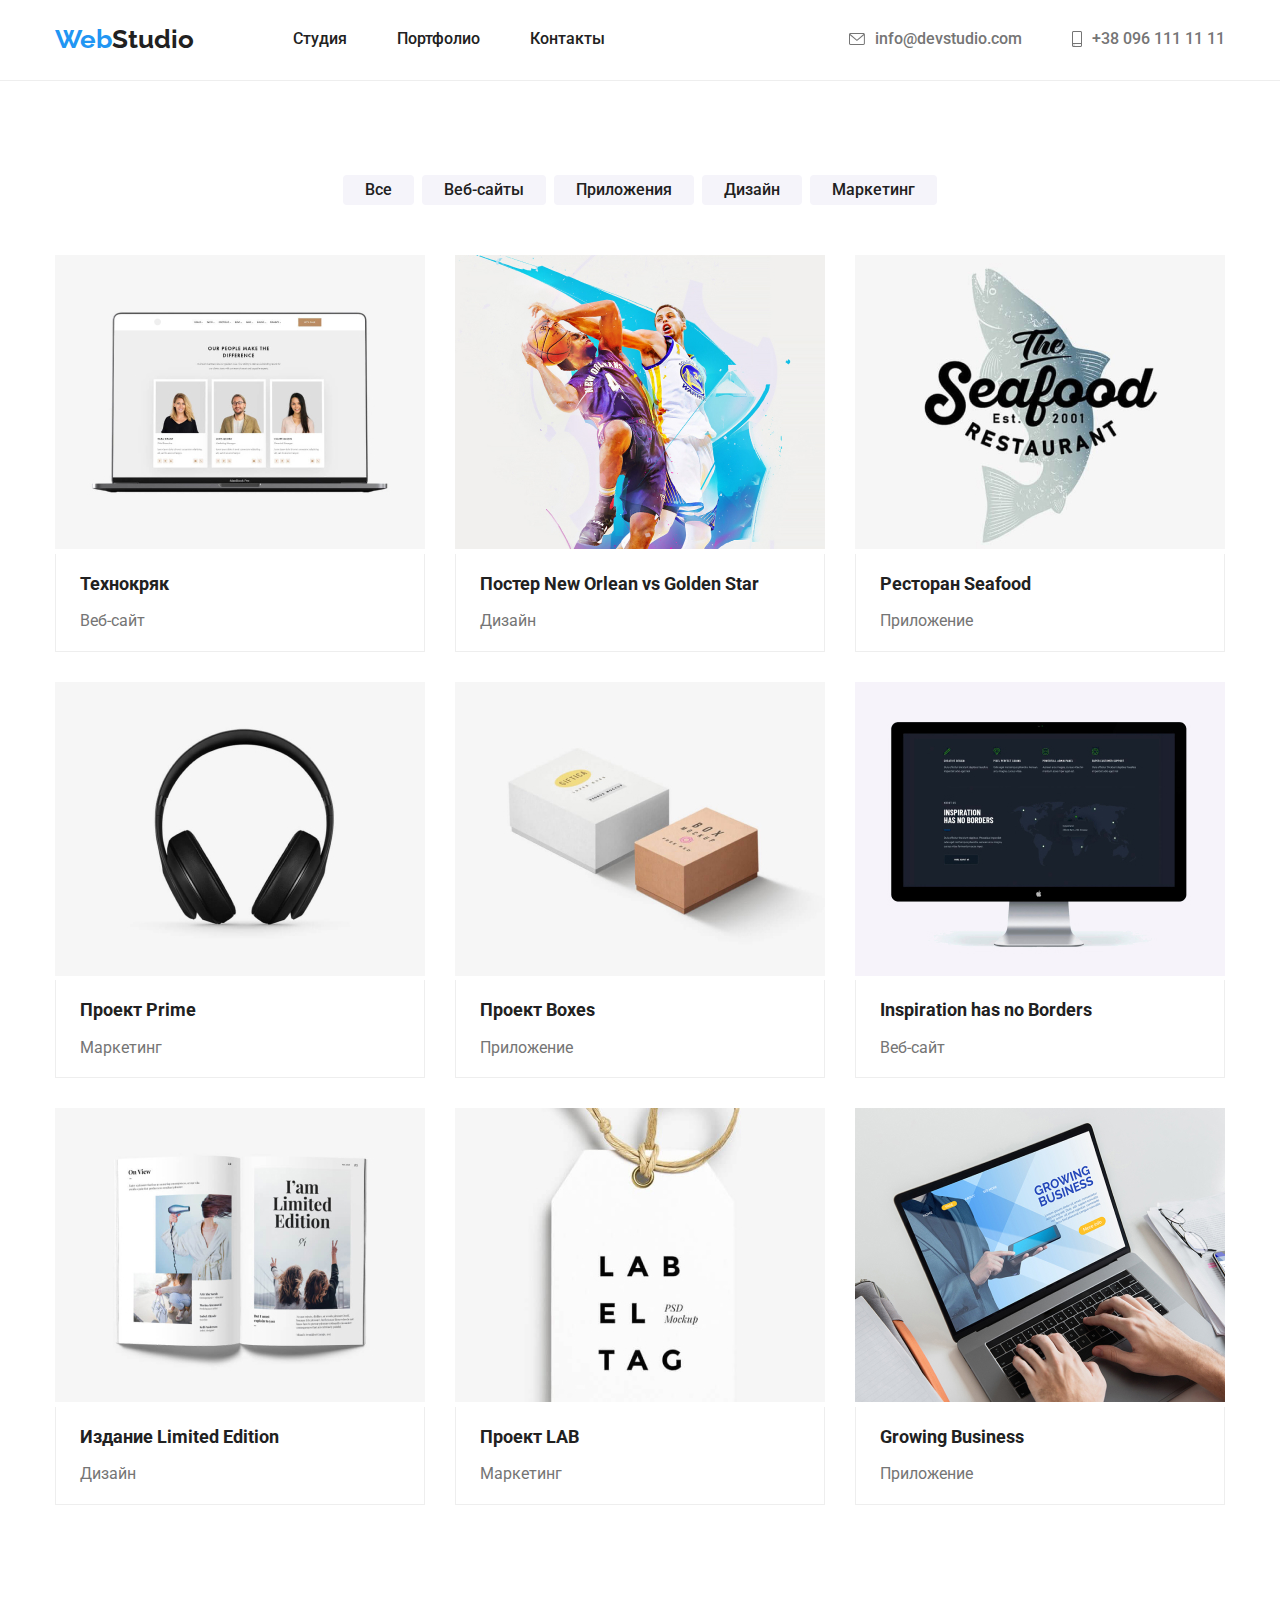
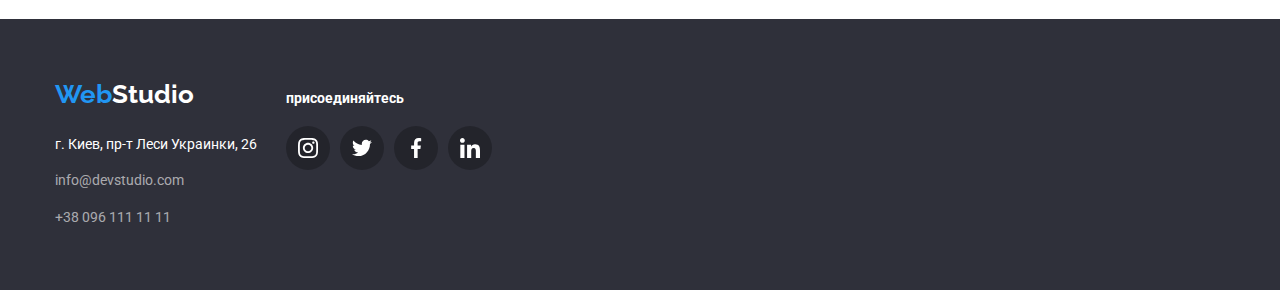
==== portfolio.html @ 5f5eb349 "мсмс" ====
<!DOCTYPE html>
<html lang="en">
<head>
    <meta charset="UTF-8">
    <meta http-equiv="X-UA-Compatible" content="IE=edge">
    <meta name="viewport" content="width=device-width, initial-scale=1.0">
    <title>Document</title>
    <link rel = "preconnect" href = "https://fonts.gstatic.com">
    <link href = "https://fonts.googleapis.com/css2?family=Raleway:wght@700&family=Roboto:wght@400;500;700;900&display=swap" rel ="stylesheet">
    <link rel="stylesheet" href="https://cdnjs.cloudflare.com/ajax/libs/modern-normalize/1.0.0/modern-normalize.min.css">
    <link rel="stylesheet" href="./css/style.css" />
</head>
<body class="page">
    <header class="page-header">
        <div class="container main-nav">
            <a class="logo" href=""><span class="part-logo">Web</span>Studio</a>
            <nav>
                <ul class="site-navlist">
                    <li class="item">
                        <a href="./index.html">Студия</a>
                    </li>
                    <li class="item">
                        <a href="./portfolio.html">Портфолио</a>
                    </li>
                    <li class="item">
                        <a href="">Контакты</a>
                    </li>
                </ul>
            </nav>
            <ul class="auth-navlist">
                <li class="item"> <a  href="mailto:info@devstudio.com"> <svg class="elope" width=16px height=12px> <use href="./images/icons.svg/symbol-defs.svg#icon-envelope"></use></svg>info@devstudio.com</a></li>
                <li class="item"> <a  href="tel:+380961111111"> <svg class="elope" width=10px height=16px> <use href="./images/icons.svg/symbol-defs.svg#icon-smartphone"></use></svg>+38 096 111 11 11</a></li>
            </ul>
        </div>
    </header>
<main class="main-portfolio">
<section class="section">
    <div class="container">
    
    <ul class="button-text">
       <li class="item"><button type="button" class="button-primary" >Все</button> </li>
       <li class="item"><button type="button" class="button-primary">Веб-сайты</button> </li>
       <li class="item"><button type="button" class="button-primary">Приложения</button> </li>
       <li class="item"><button type="button" class="button-primary">Дизайн</button> </li>
       <li class="item"><button type="button" class="button-primary">Маркетинг</button> </li>
    </ul>
    
    
    <ul class="comunity">
        <li class="text">
            <a href="">
            <img src="./images/fot1.jpg" alt="fot1" width="370" height="404"/>
             <div class="container-portfolio">
            <h3 class="post-work">Технокряк</h3>
              <p class="post-app">Веб-сайт</p>
            </div>
        </a>
        </li>
        <li class="text">
            <a hreh="">
            <img src="./images/fot2.jpg" alt="fot2" width="370" />
            <div class="container-portfolio">
            <h3 class="post-work">Постер New Orlean vs Golden Star</h3>
            <p class="post-app">Дизайн</p>  
            </div>
            </a>
        </li>
        <li class="text">
            <a hreh="">
            <img src="./images/fot3.jpg" alt="fot3" width="370" />
            <div class="container-portfolio">
            <h3 class="post-work">Ресторан Seafood</h3>
            <p class="post-app">Приложение</p> 
            </div>
            </a>
        </li>
        <li class="text">
            <a hreh="">
            <img src="./images/fot4.jpg" alt="fot4" width="370" />
            <div class="container-portfolio">
            <h3 class="post-work">Проект Prime</h3>
            <p class="post-app">Маркетинг</p> 
            </div>
            </a>
        </li>
        <li class="text">
            <a hreh="">
            <img src="./images/fot5.jpg" alt="fot5" width="370" />
           <div class="container-portfolio">
            <h3 class="post-work">Проект Boxes</h3>
            <p class="post-app">Приложение</p>  
            </div>
            </a>
        </li>
        <li class="text">
            <a hreh="">
            <img src="./images/fot6.jpg" alt="fot6" width="370" />
            <div class="container-portfolio">
            <h3 class="post-work">Inspiration has no Borders</h3>
            <p class="post-app">Веб-сайт</p>
            </div>
            </a>
        </li>
        <li class="text">
            <a hreh="">
            <img src="./images/fot7.jpg" alt="fot7" width="370" />
            <div class="container-portfolio">
            <h3 class="post-work">Издание Limited Edition</h3>
            <p class="post-app">Дизайн</p>  
            </div>
            </a>
        </li>
        <li class="text">
            <a hreh="">
            <img src="./images/fot8.jpg" alt="fot8" width="370" />
            <div class="container-portfolio">
            <h3 class="post-work">Проект LAB</h3>
            <p class="post-app">Маркетинг</p> 
            </div>
            </a>
        </li>
        <li class="text">
            <a hreh="">
            <img src="./images/fot9.jpg" alt="fot9" width="370" />
            <div class="container-portfolio">
            <h3 class="post-work">Growing Business</h3>
            <p class="post-app">Приложение</p> 
            </div>
            </a>
        </li>
    </ul>
    </div>
</section>
</main>
<footer class="footer">
    <div class="container conteiner-footer">
       
        <div class="footer-list">
   
       <a class="logotip" href=""><span class="part-logo">Web</span>Studio</a>
    <address>
        <ul class="tel-list">
           <li> <a class="map" href="https://goo.gl/maps/H2DDED5TdbGrdpNz7" target="_blank" rel="noopener noreferrer"> г. Киев, пр-т Леси Украинки, 26</a>  </li> 
           <li><a class="add" href="mailto:info@devstudio.com">info@devstudio.com</a></li>
           <li><a class="add" href="tel:+380961111111">+38 096 111 11 11</a></li>
        </ul>
    </address>
         </div>



      <div class="footer-list">  
          <h3 class="dess">присоединяйтесь</h3>
          <ul class="social">
            <li > <a href=""> <svg class="con"> <use href="./images/icons.svg/symbol-defs.svg#icon-instagram"></use></svg></a></li>
            <li > <a href=""> <svg class="con"> <use href="./images/icons.svg/symbol-defs.svg#icon-twitter"></use></svg></a></li>
            <li > <a href=""> <svg class="con"> <use href="./images/icons.svg/symbol-defs.svg#icon-facebook"></use></svg></a></li>
            <li > <a href=""> <svg class="con"> <use href="./images/icons.svg/symbol-defs.svg#icon-linkedin"></use></svg></a></li>
        </ul>
   
    
     </div>
    </div>
</footer>
</body>
</html>
---- css/style.css ----
html {
    box-sizing: border-box;
}
*,
*::before,
*::after {
    box-sizing: inherit;
    
}
:root {
--pretty-color: #2196F3;
--table-color: #EEEEEE;
--while-color: #FFFFFF;
--black-color: #212121;
--active-color: #757575;
--strong-color: #2F303A;
--work-color: #F5F4FA;
--portfolio-color: #E5E5E5;
--none-color: rgba(0, 0, 0, 0);
--add-color: rgba(255, 255, 255, 0.6);
--client-color: #AFB1B8;



}

.page {
    background-color: var(--while-color);
    text-decoration: none;
   
    list-style: none;
    font-family: Roboto, Raleway;
    color: var(--black-color);
    font-weight: bold;
    margin: 0;
    padding: 0;
   
}
.container {
    
    width: 1200px;
    margin: 0 auto;  
    padding: 0 15px;
    
}
.main-nav {
  display: flex;
  align-items: center;
    
}
.logo {
    display: inline-block;
    color: var(--black-color);
    width: 145px;
    font-size: 26px;
    font-family: Raleway;
    font-weight: 700px;
    font-style: normal;
    line-height: 1.192;
    margin-right: 93px;
    
    
}
.part-logo {
    color: var(--pretty-color);
}
.logotip {
    display: inline-block;
    color: var(--while-color);
    
    font-size: 26px;
    font-family: Raleway;
    font-weight: 700;

    line-height: 1.192;
   
    margin-bottom: 20px;

}
a {
    color: inherit;
    text-decoration: none;
}
ul
 {
     list-style: none;
     padding: 0;
     margin: 0;
  }
h1 {
      text-transform: uppercase;
  }
  h1, h2, h3 {
      margin: 0 auto;
  }
  p {
      margin: 0;
  }
.auth-navlist {
    display: flex;
    align-items: center;
    margin-left:  auto;
    color: var(--active-color) ;
    font-weight: 500;

}
.auth-navlist a:hover,.auth-navlist a:focus
{
    color: var(--pretty-color);
}

/*site-nav*/
.site-navlist
{
    display: flex;
    
   
    font-weight: 500;
    
}
.site-navlist .item+.item {
    margin-left: 50px;
}
.auth-navlist .item+.item {
    margin-left: 50px ;
}



.section {
    padding-top: 94px;
    padding-bottom: 94px;
}
/*header*/
.page-header{
    
    border-bottom: 1px solid var(--table-color) ;
    background: var(--while-color) ;
    padding-top: 24px;
    padding-bottom: 25px;
}

.site-navlist a:hover,.site-navlist a:focus
{
    color: var(--pretty-color);
}
.site-nav .link.current {
    color: var(--pretty-color);
}
.elope {
    margin-right: 10px;
    fill: currentColor;
}

.auth-navlist a {
    display: flex;
    align-items: center;


}
/* секция post */
.post { 
    background-color: var(--strong-color);
    background-image: linear-gradient( to right,
    rgba(47, 48, 58, 0.4),
    rgba(47, 48, 58, 0.4)),
        url(../images/heroi.jpg);
    
    background-repeat: no-repeat;
    max-width: 1600px;
    height: 600px;
    
    padding-top: 200px;
    padding-bottom: 200px;
    text-align: center;
  
}
.post-title {
    
    color: var(--while-color);
    font-family: Roboto;
    width: 696px;
    height: 120px;
    font-style: normal;
    font-weight: 900;
    font-size: 44px;
    line-height: 1.363;
    margin: 0 auto;
    text-align: center;
    margin-bottom: 0;
   
    
}

/*button*/
.button {
    
    cursor: pointer;
    color: var(--while-color) ;
    background-color: var(--pretty-color);
    font-family: Roboto;

    font-style: normal;
    font-weight: 700;
    font-size: 16px;  
    line-height: 1.875; 
    border-radius: 4px;
    padding: 10px 32px;
    margin: 0 auto;
    margin-top: 40px;
    border: 0;
}
/* секция 2*/
.section-cont {
    padding-top: 94px;
    padding-bottom: 0;
}
.section-title {
    color: var(--black-color);
    font-family: Roboto;
    font-size: 36px;
    line-height: 1.166;
    text-align: center;
    margin-bottom: 50px;
}

/* feature*/
.feature-list {
    display: flex;
}
.feature-list .title {
    color: var(--black-color) ;
    font-family: Roboto;
    font-weight: 700;
    font-weight: 16px;
    font-style: Bold;
    font-size: 14px;
    line-height: 1.142;
    margin-top: 0;
    margin-bottom: 0;

}
.feature-list .li-on:nth-last-child(-n+4) {
    margin-right: 0;
}


.feature-list .post-text {
    color: var(--active-color);
    font-family: Roboto;
    width: 270px;
    font-style: normal;
    font-weight: normal;
    font-size: 14px;
    line-height: 1.714;
    margin-top: 10px;
    margin-bottom: 0;
}
.feature-list .li-on+.li-on {
    margin-left: 30px;
}
/*work-list*/
.work-nav {
    background-color: var(--work-color);
}
.section-title > ul{
    margin-top: 50px;
    margin-bottom: 94px;
}
.section-img {
    display: flex;

    margin: 0;
    justify-content:space-between;
}
.img {
    display: block;
    max-width: 100%;
}
.work-list {
    display: flex;
    justify-content:space-between;
    margin-bottom: 0;
}
.work-list .lissen {

    background-color: var(--while-color);
  box-shadow: 0px, 2px
  rgba(0, 0, 0, 0.2),0px, 1px
  rgba(0, 0, 0, 0.14),0px, 1px
  rgba(0, 0, 0, 0.12);
  border-radius: 1px;
}
.work-list .title {
    color: var(--black-color);
    font-family: Roboto;
    

    
    font-size: 14px;
    line-height: 1.142;
   
    margin-bottom: 0;
    

   
}
.work-list .work {
    color: var(--active-color);
    font-family: Roboto;
    width: auto;
    font-style: normal;
    font-weight: 400;
    font-size: 16px;
    line-height: 1.187;
    margin: 0;
    
    
    
}
.lissen-work {
    padding-top: 30px;
    padding-bottom: 30px;
}
.lissen .title {
    
    text-align: center;
   
}
.lissen .work {
   
    margin-top: 10px;
    text-align: center;

}
/*footer*/
.footer {
    
    background-color: var(--strong-color) ;
    text-decoration: none;
    line-height: 1.714;
    font-style: normal;
    padding-top: 60px;
    padding-bottom: 60px;
    

}
.tel-list .map {
    display: inline-block;
    color: var(--while-color);
    font-family: Roboto;
    width: 231px;
    font-weight: normal;
    font-size: 14px;
    font-style: normal;
    
    margin-bottom: 0;
}
.tel-list .add {
    display: inline-block;
    color: var(--add-color);
    font-family: Roboto;
    font-weight: 400;
    font-size: 14px;
    font-style: normal;
    margin-bottom: 0;
}
.tel-list li:nth-last-child(n+2){
    margin-bottom: 9px;
}

/* portfolio*/



.button-text {
    display: flex;
    justify-content: center;
    margin-top: 0;
    margin-bottom: 0;
}
.button-text .item+.item {
    margin-left: 8px;
}
.button-primary {
    cursor: pointer;
    font-family: Roboto;
    font-weight: 500;
    background-color: var(--work-color) ;
    color: var(--black-color) ;
    border-radius: 4px;
    font-size: 16px;
    padding: 6px 22px 6px 22px;
    border: 0;

}
.button-primary:hover,.button-primary:focus {
    color: var(--while-color) ;
    background-color: var(--pretty-color);
}
.comunity {
    display: flex;
    flex-wrap: wrap;
    margin-top: 50px;
    margin-bottom: 20px;
    padding-left: 0;
}
.comunity img {
    height: 294px;
    
}
.comunity .text {
   
    margin-right: 30px;
    margin-bottom: 30px;
}
.comunity .text:nth-child(3n) {
    margin-right: 0;
}
.comunity .text:nth-last-child(-n + 3) {
    margin-bottom: 0;
}

.comunity .post-work {
    color: var(--black-color) ;
    font-family: Roboto;
   
    font-style: normal;
    font-size: 18px;
    
}
.comunity .post-app {
    color: var(--active-color) ;
    font-family: Roboto;
    
    font-style: normal;
    font-weight: normal;
    font-size: 16px;
    

}
.container-portfolio {
    display: block;
    border-left: 1px solid var(--table-color) ;
    border-right: 1px solid var(--table-color);
    border-bottom: 1px solid var(--table-color) ;
    padding-top: 20px;
    padding-bottom: 20px;
    padding-left: 24px;
    padding-right: 24px;
    margin: 0;
}
.post-work:nth-last-child(1n) {
    padding-bottom: 18px;
}

.container-client {
    display: flex;
    padding: 0;
    margin: 0;
    justify-content:center;
    
   
    
}

.client {
    display: flex;
    width: 170px;
    height: 92px;
    padding: 0;
    outline: 1px solid var(--client-color);
    fill: var(--client-color);
    justify-content:center;
    text-align: center;
    align-items: center;
    border-radius: 2px;
}
.client:hover, .client:focus {
    fill: var(--pretty-color);
    outline: 1px solid var(--pretty-color);
}
.container-client li:nth-last-child(1n) {
    margin-right: 30px;
}

.cli {
    display: flex;
    justify-content:center;
    text-align: center;
    width: 106px;
    height: 60px;
    
}

.li-on::before {
display: block;
content: '';
height: 120px;
background-color: var(--work-color);
background-repeat: no-repeat;
background-position: center;
margin-bottom: 30px;
border-radius: 2px;
}

.antenna::before {
    background-image: url(../images/icons.svg/antenna.svg);
}
.clock::before {
    background-image: url(../images/icons.svg/clock.svg);
}
.diagram::before {
    background-image: url(../images/icons.svg/diagram.svg);
}
.astronaft::before {
    background-image: url(../images/icons.svg/astronaut.svg);
}

/*тени*/
.lissen {
    box-shadow: 10px 10px 8px 2px rgba(0, 0, 0, 0.3);
}
.text a{
    cursor: pointer;
    display: block;
}
.text a:hover, .text a:focus{
    box-shadow: 10px 10px 8px 2px rgba(0, 0, 0, 0.3);
}
.button-primary:hover, .button-primary:focus {
    box-shadow: 10px 10px 8px 2px rgba(0, 0, 0, 0.3);
}
.envelope {
    width: 16px;
    height: 12px;
}

.ikonka {
    display: flex;
    width: 206px;
    padding: 0 auto;
    margin: auto;
    justify-content: space-between;
    text-align: center;
    align-items: center;
    margin-top: 20px;

    
}
.ikonka a{
    display: flex;
    width: 44px;
    height: 44px;
    fill: var(--client-color);
    align-items: center;
    justify-content: center;
    
}
.aria {
    width: 20px;
    height: 20px;

}

.oka {
    display: inline-block;
    width: 44px;
    height: 44px;
    padding: 0;
    
    /*outline: 1px solid var(--client-color);*/
    fill: var(--client-color);
    text-align: center;
    align-items: center;
}
.ikonka a:hover, .ikonka a:focus {
    background-color: var(--pretty-color);
    border-radius: 50%;
    fill: var(--table-color);
}


.conteiner-footer {
    display: flex;
    align-items: baseline;
}
.social {
 display: flex;
 width: 206px;
 padding: 0 auto;
 margin: auto;
 justify-content: space-between;
    text-align: center;
    align-items: center;
    margin-top: 20px;
}

.social a{
    display: flex;
    width: 44px;
    height: 44px;
    fill: var(--while-color);
    border-radius: 50%;
    background-color: rgba(0, 0, 0, 0.25);
    align-items: center;
    justify-content: center;
    
}
.social .con {
    width: 20px;
    height: 20px;
    
}

.dess {
    color: var(--while-color);
    font-family: Roboto;
    font-size: 14px;
    line-height: 1.142;
    margin-bottom: 0;
    font-weight: 700;
}

.social a:hover, .social a:focus {
    background-color: var(--pretty-color);
    
}

.img {
    display: block;
}
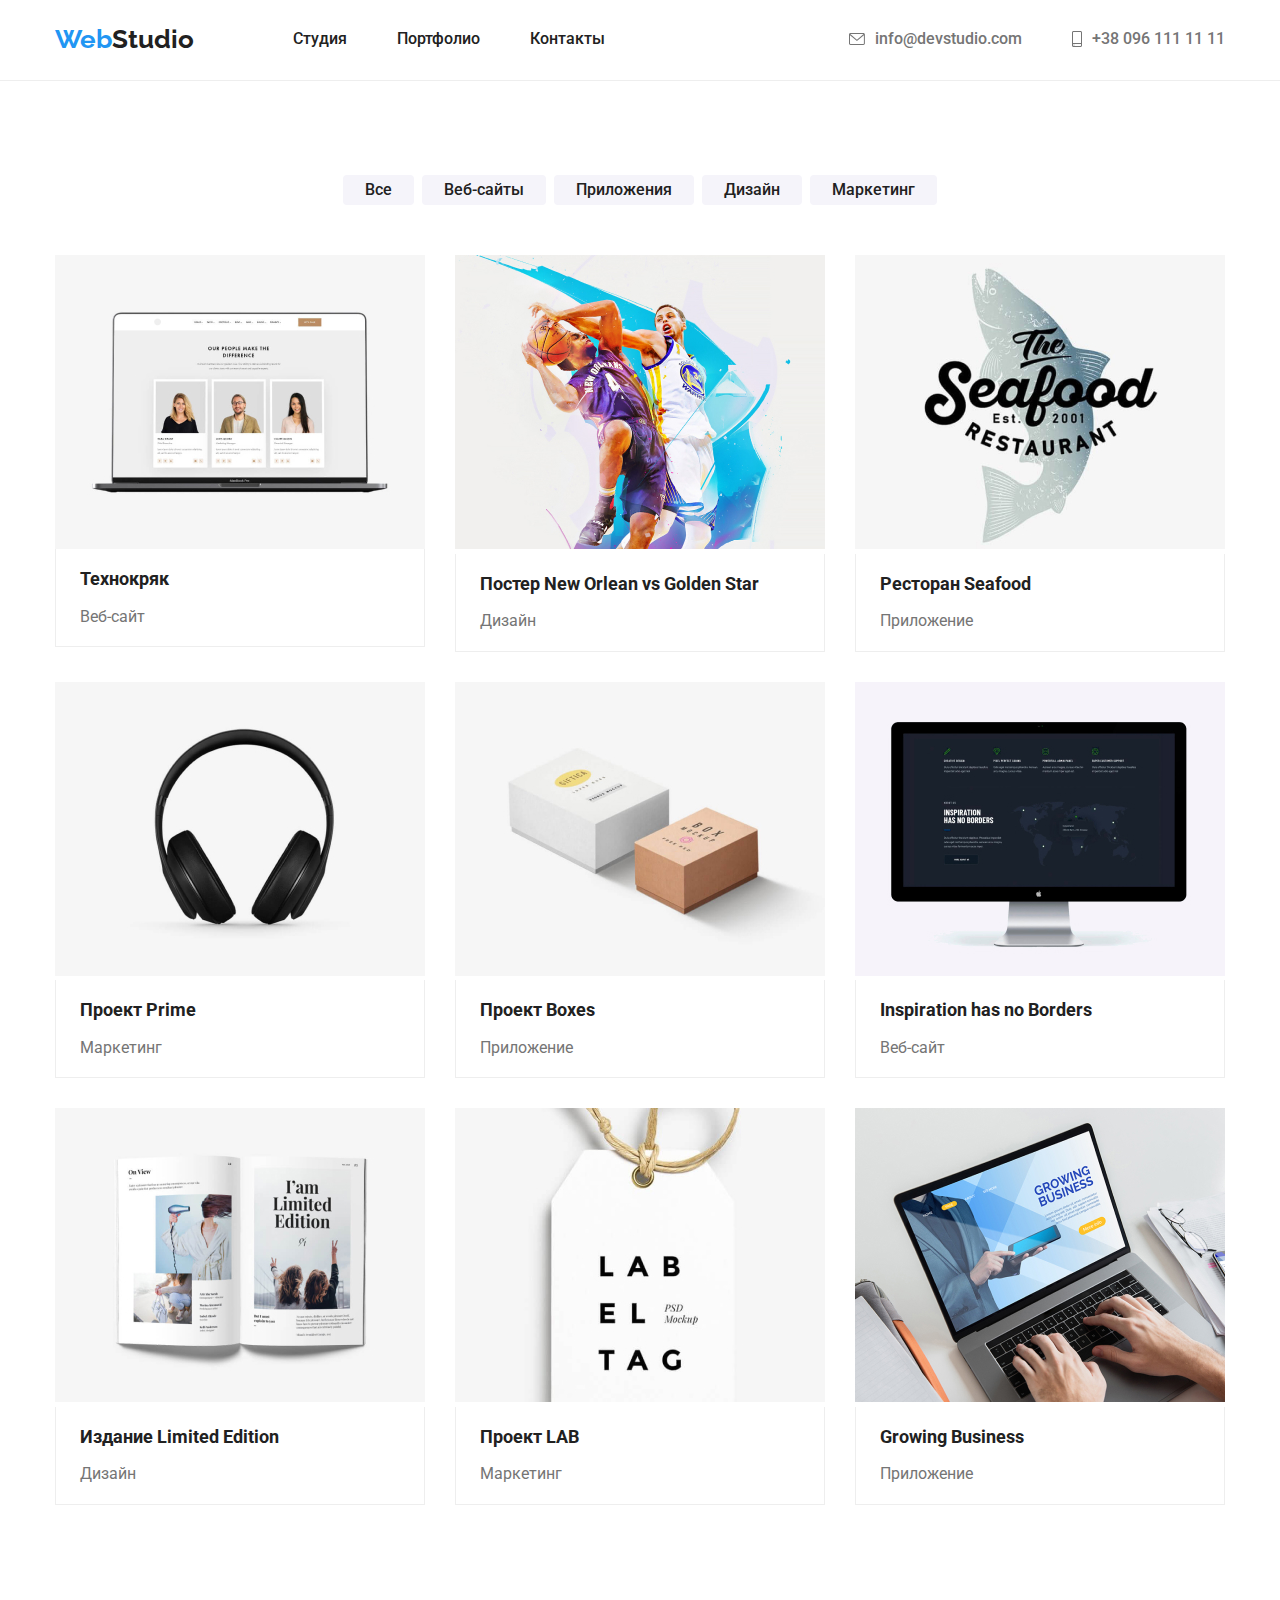
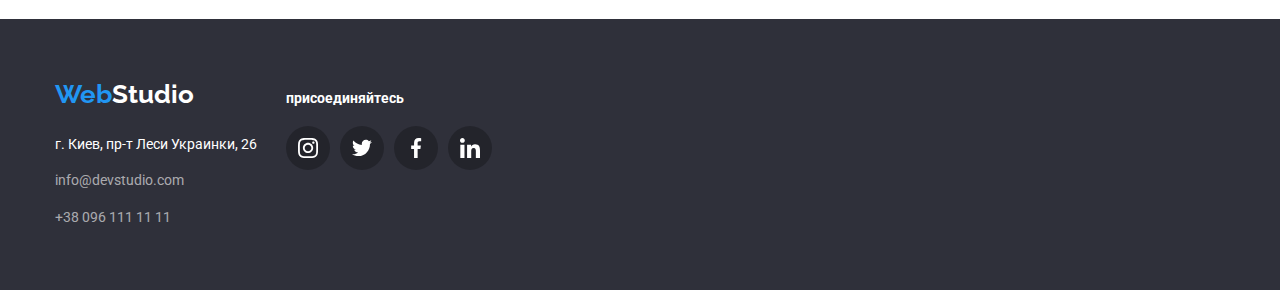
==== commit d027e5fd: "vvv" ====
--- a/portfolio.html
+++ b/portfolio.html
@@ -48,12 +48,21 @@
     
     <ul class="comunity">
         <li class="text">
-            <a href="">
-            <img src="./images/fot1.jpg" alt="fot1" width="370" height="404"/>
-             <div class="container-portfolio">
+            
+            <a  href="">
+             <div class="box"> 
+            <img  src="./images/fot1.jpg" alt="fot1" width="370" height="404"/>
+            <div class="overlay">
+        <p >Технокряк это современная площадка распространения коронавируса. Компании используют эту платформу для цифрового шпионажа и атак на защищённые сервера конкурентов.</p>
+            
+    </div>
+    </div> 
+          <div class="container-portfolio">
             <h3 class="post-work">Технокряк</h3>
               <p class="post-app">Веб-сайт</p>
             </div>
+           
+        
         </a>
         </li>
         <li class="text">
--- a/css/style.css
+++ b/css/style.css
@@ -210,6 +210,46 @@
     margin-top: 40px;
     border: 0;
 }
+
+.backdrop {
+    position: fixed;
+    top: 0;
+    left: 0;
+    width: 1600px;
+    height: 1024px;
+    background-color: rgba(0, 0, 0, 0.2);
+}
+.backdrop.is-hidden {
+    opacity: 0;
+    pointer-events: none;
+}
+.modal {
+    position: absolute;
+    top: 50%;
+    left: 50%;
+    transform: translate(-50%, -50%);
+    width: 528px;
+    height: 581px;
+    background-color: var(--while-color);
+border-radius: 4px;
+    
+}
+.button-modal {
+    position: absolute;
+    top: 0;
+    right: 0;
+    
+    width: 30px;
+    height: 30px;
+    
+    
+    
+}
+
+
+
+
+
 /* секция 2*/
 .section-cont {
     padding-top: 94px;
@@ -631,7 +671,61 @@
     display: block;
 }
 
-
-
-
-
+.product-thumb {
+    position: relative;
+    
+}
+.product-action {
+    position: absolute;
+    background-color: rgba(47, 48, 58, 0.8);
+    height: 70px;
+    width: 370px;
+    display: flex;
+    justify-content: center;
+    align-items: center;
+    
+   
+    bottom: 0;
+    left: 0;
+}
+.product h3 {
+    color: var(--while-color);
+    font-family: Roboto;
+    font-weight: 700;
+    font-weight: 16px;
+    font-style: Bold;
+    font-size: 14px;
+    line-height: 1.142;
+}
+
+.box {
+    position: relative;
+  width: 370px;
+  height: 294px;
+  margin-left: auto;
+  margin-right: auto;
+ 
+  overflow: hidden;
+  }
+  .box:hover .overlay {
+    transform: translatex(0);
+  }
+  .overlay {
+    position: absolute;
+    top: 0;
+    left: 0;
+    width: 100%;
+    height: 100%;
+    color: var(--while-color);
+    background-color: var(--pretty-color);
+    transform: translatey(100%);
+    transition: transform 250ms ease;
+  }
+  
+  .overlay > p {
+    color: var(--while-color);
+    padding: 63px 24px;
+    margin: 0;
+    font-size: 18px;
+    align-items: center;
+  }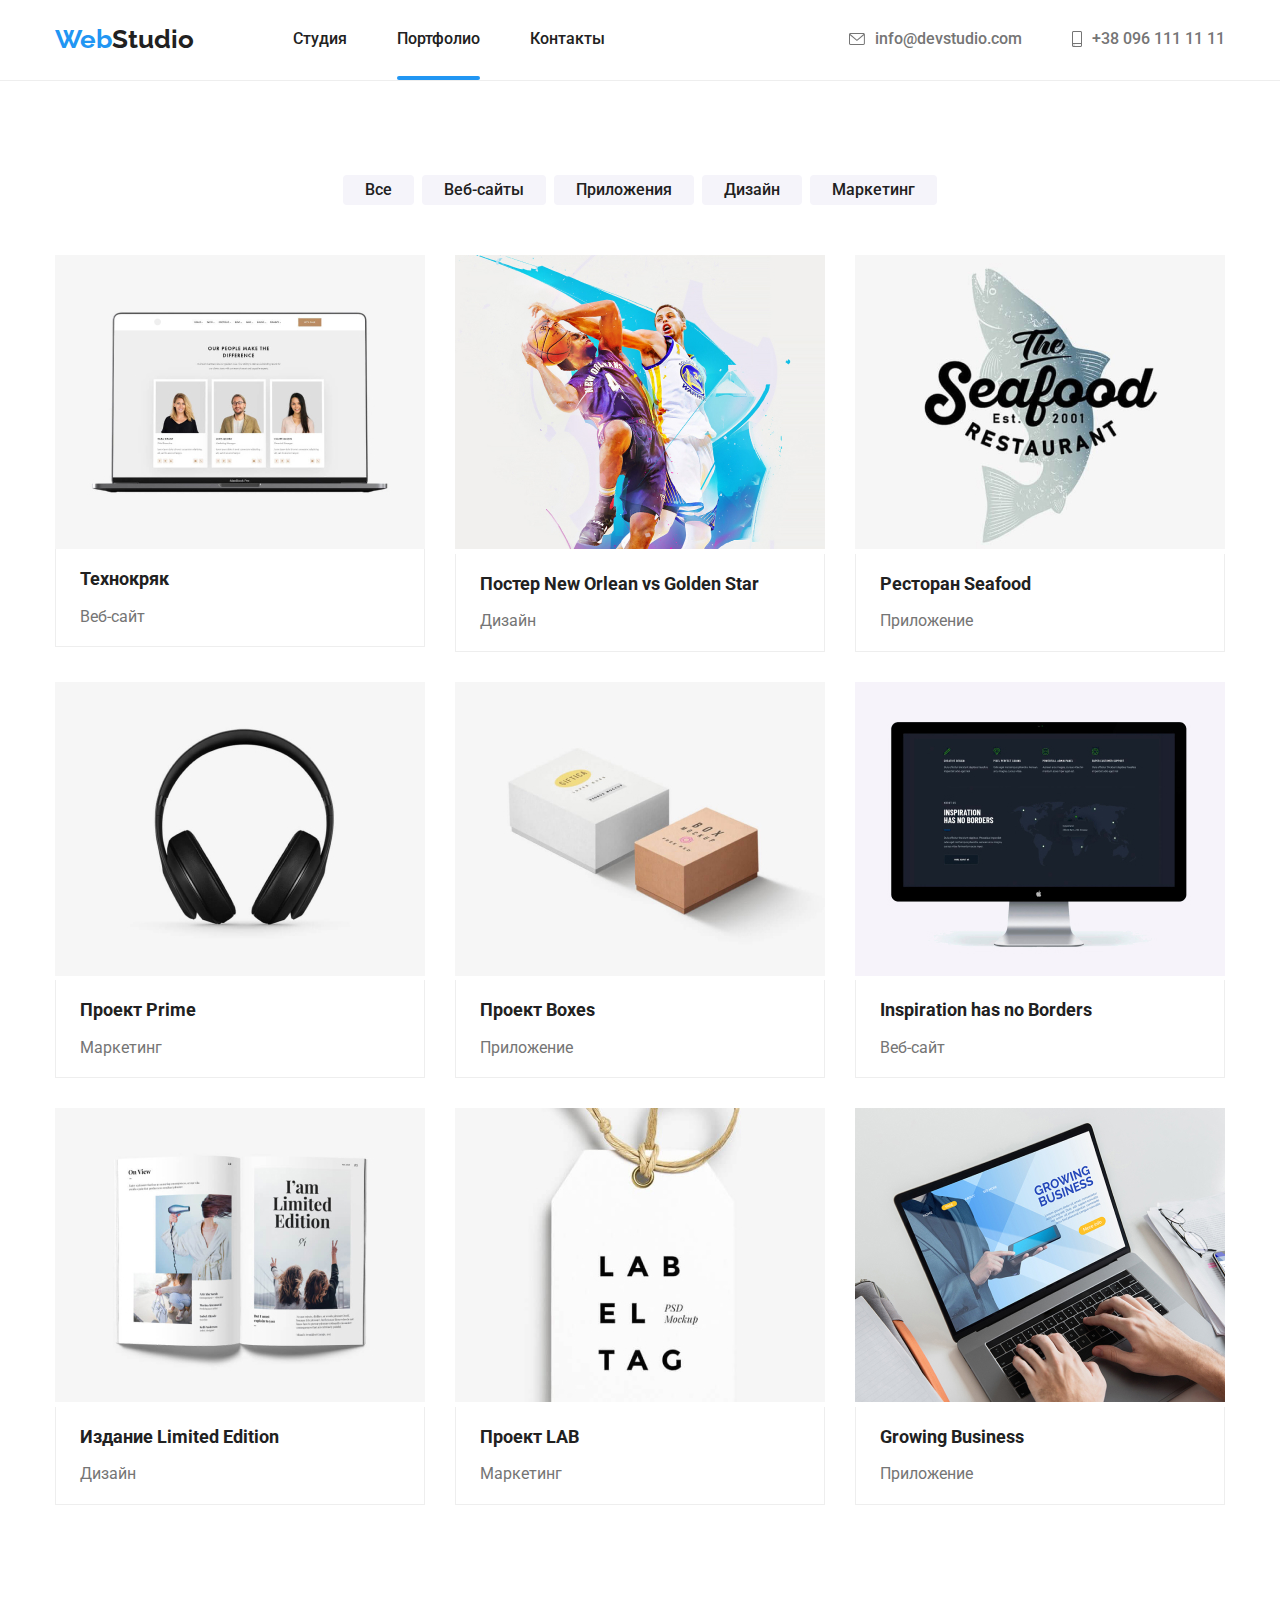
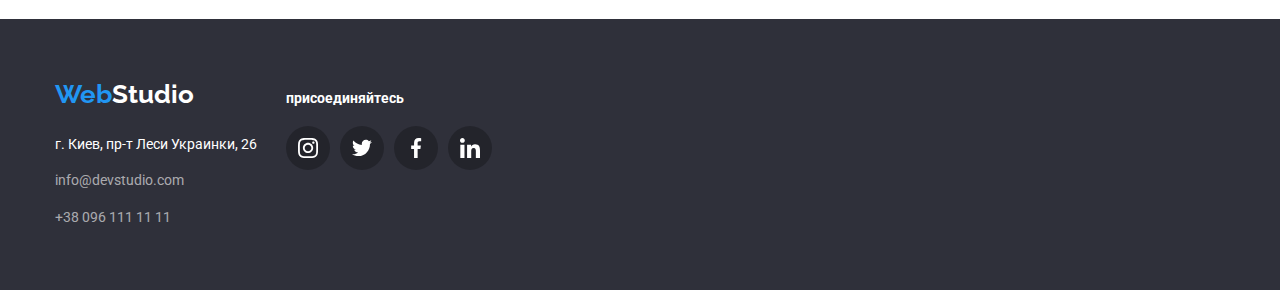
==== commit fc9817c4: "dzz5" ====
--- a/portfolio.html
+++ b/portfolio.html
@@ -20,7 +20,7 @@
                         <a href="./index.html">Студия</a>
                     </li>
                     <li class="item">
-                        <a href="./portfolio.html">Портфолио</a>
+                        <a class="active" href="./portfolio.html">Портфолио</a>
                     </li>
                     <li class="item">
                         <a href="">Контакты</a>
--- a/css/style.css
+++ b/css/style.css
@@ -107,6 +107,8 @@
 .auth-navlist a:hover,.auth-navlist a:focus
 {
     color: var(--pretty-color);
+    transition: transform 250ms ease;
+    transition-timing-function: cubic-bezier(0.4, 0, 0.2, 1);
 }
 
 /*site-nav*/
@@ -143,6 +145,8 @@
 .site-navlist a:hover,.site-navlist a:focus
 {
     color: var(--pretty-color);
+    transition: transform 250ms ease;
+    transition-timing-function: cubic-bezier(0.4, 0, 0.2, 1);
 }
 .site-nav .link.current {
     color: var(--pretty-color);
@@ -437,6 +441,8 @@
 .button-primary:hover,.button-primary:focus {
     color: var(--while-color) ;
     background-color: var(--pretty-color);
+    transition: transform 250ms ease;
+    transition-timing-function: cubic-bezier(0.4, 0, 0.2, 1);
 }
 .comunity {
     display: flex;
@@ -519,6 +525,8 @@
 .client:hover, .client:focus {
     fill: var(--pretty-color);
     outline: 1px solid var(--pretty-color);
+    transition: transform 250ms ease;
+    transition-timing-function: cubic-bezier(0.4, 0, 0.2, 1);
 }
 .container-client li:nth-last-child(1n) {
     margin-right: 30px;
@@ -567,9 +575,13 @@
 }
 .text a:hover, .text a:focus{
     box-shadow: 10px 10px 8px 2px rgba(0, 0, 0, 0.3);
+    transition-timing-function: cubic-bezier(0.4, 0, 0.2, 1);
+    transition: transform 250ms ease;
 }
 .button-primary:hover, .button-primary:focus {
     box-shadow: 10px 10px 8px 2px rgba(0, 0, 0, 0.3);
+    transition-timing-function: cubic-bezier(0.4, 0, 0.2, 1);
+    transition: transform 250ms ease;
 }
 .envelope {
     width: 16px;
@@ -618,6 +630,8 @@
     background-color: var(--pretty-color);
     border-radius: 50%;
     fill: var(--table-color);
+    transition: transform 250ms ease;
+    transition-timing-function: cubic-bezier(0.4, 0, 0.2, 1);
 }
 
 
@@ -664,7 +678,8 @@
 
 .social a:hover, .social a:focus {
     background-color: var(--pretty-color);
-    
+    transition-timing-function: cubic-bezier(0.4, 0, 0.2, 1);
+    transition: transform 250ms ease;
 }
 
 .img {
@@ -708,10 +723,14 @@
   overflow: hidden;
   }
   .box:hover .overlay {
-    transform: translatex(0);
+    transform: translatey(0);
+    opacity: 1;
+    transition: transform 250ms ease;
+    transition-timing-function: cubic-bezier(0.4, 0, 0.2, 1);
   }
   .overlay {
     position: absolute;
+    opacity: 0;
     top: 0;
     left: 0;
     width: 100%;
@@ -720,12 +739,29 @@
     background-color: var(--pretty-color);
     transform: translatey(100%);
     transition: transform 250ms ease;
+    
   }
   
   .overlay > p {
     color: var(--while-color);
+    font-weight: 400;
     padding: 63px 24px;
     margin: 0;
     font-size: 18px;
-    align-items: center;
+    line-height: 28px;
+    align-items: center;
+  }
+  .active {
+      position: relative;
+  }
+  .active::after {
+      position: absolute;
+      content: "" ;
+      display: block;
+      bottom: -32px;
+      width: 100%;
+      height: 4px;
+      border-radius: 2px;
+      background-color: var(--pretty-color);
+      transition-timing-function: cubic-bezier(0.4, 0, 0.2, 1);
   }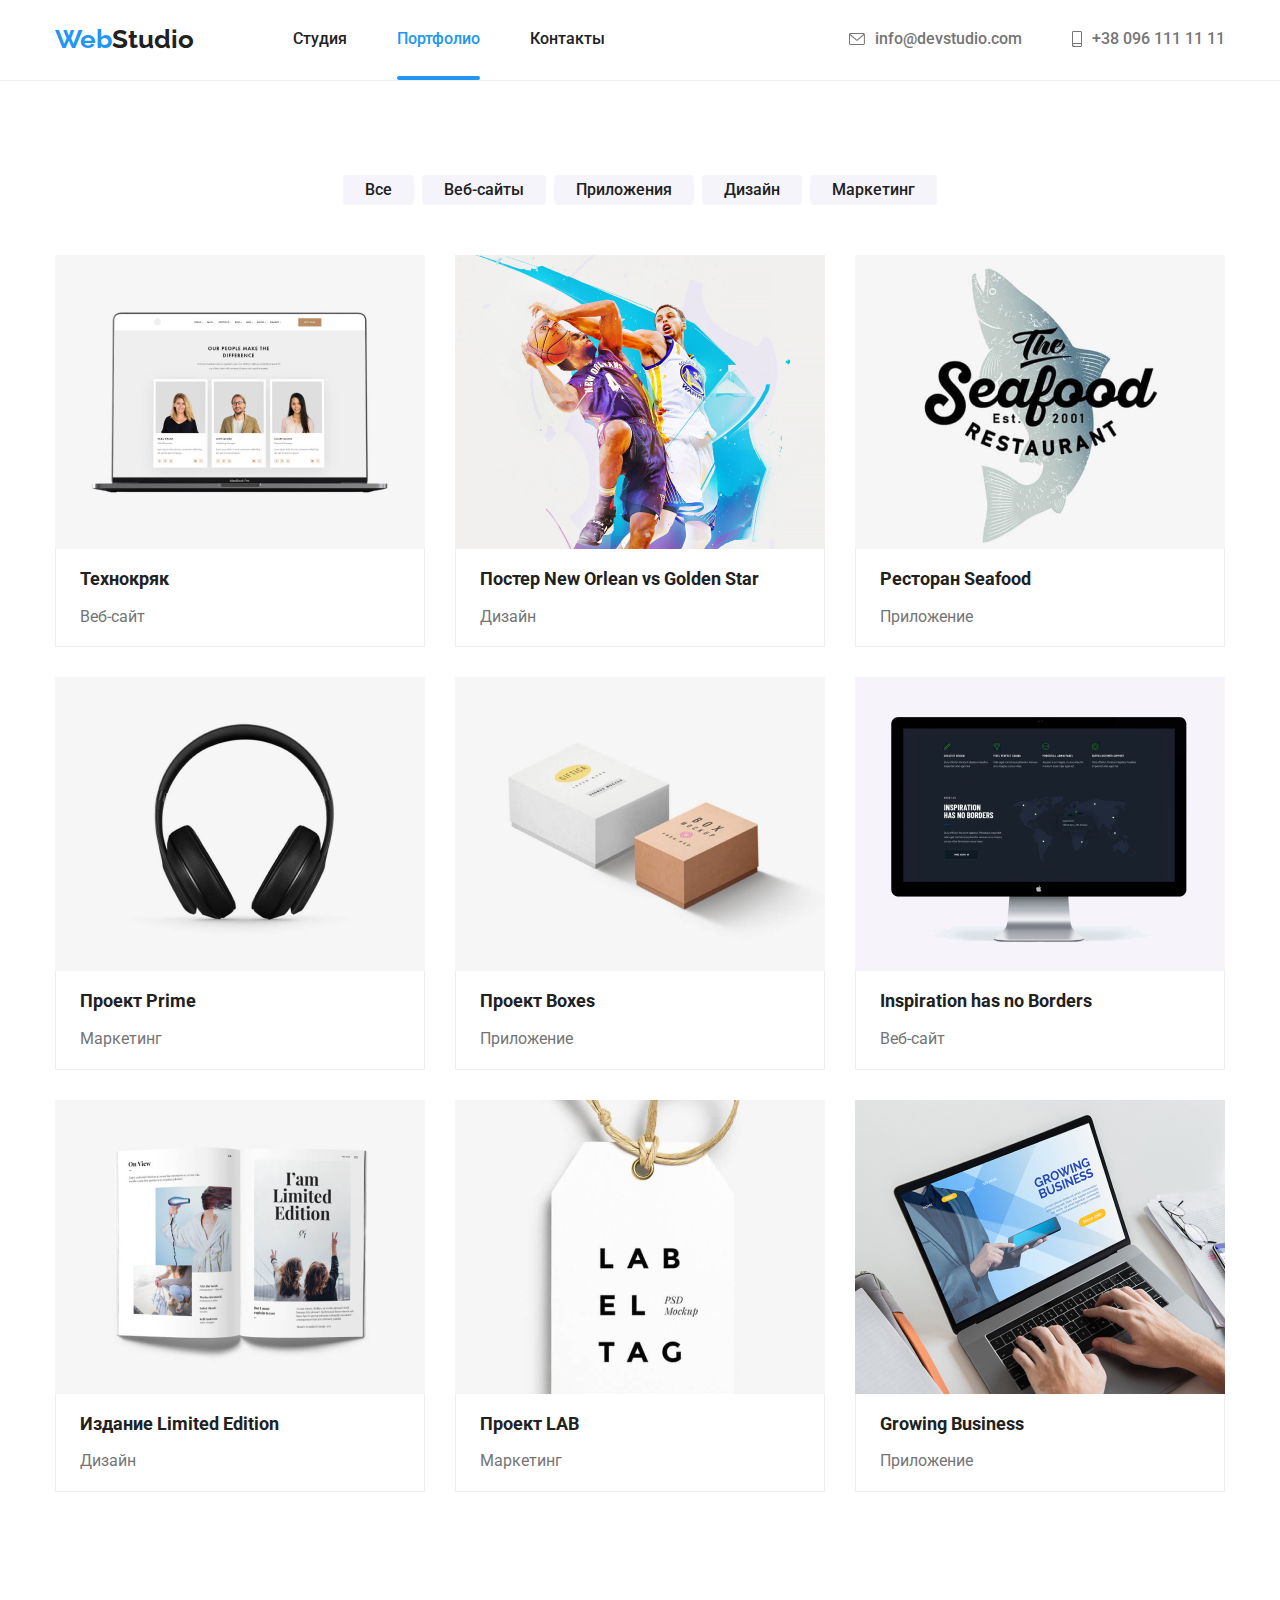
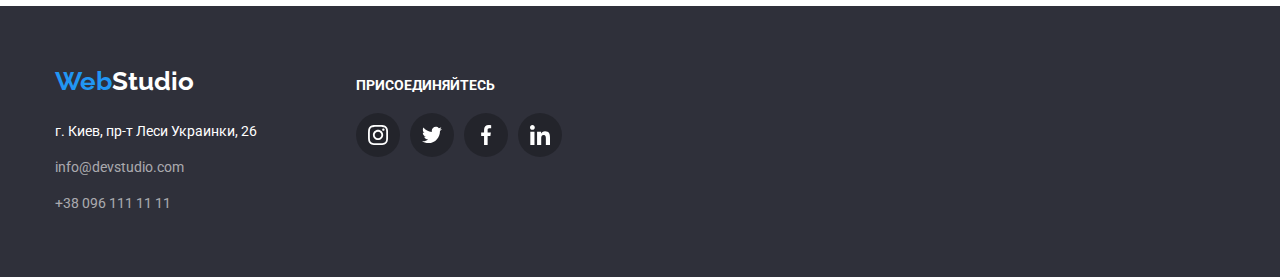
==== commit faed2f30: "hhhh" ====
--- a/portfolio.html
+++ b/portfolio.html
@@ -67,7 +67,13 @@
         </li>
         <li class="text">
             <a hreh="">
+                <div class="box"> 
             <img src="./images/fot2.jpg" alt="fot2" width="370" />
+            <div class="overlay">
+                <p >Технокряк это современная площадка распространения коронавируса. Компании используют эту платформу для цифрового шпионажа и атак на защищённые сервера конкурентов.</p>
+                    
+            </div>
+            </div> 
             <div class="container-portfolio">
             <h3 class="post-work">Постер New Orlean vs Golden Star</h3>
             <p class="post-app">Дизайн</p>  
@@ -76,7 +82,13 @@
         </li>
         <li class="text">
             <a hreh="">
+                <div class="box"> 
             <img src="./images/fot3.jpg" alt="fot3" width="370" />
+            <div class="overlay">
+                <p >Технокряк это современная площадка распространения коронавируса. Компании используют эту платформу для цифрового шпионажа и атак на защищённые сервера конкурентов.</p>
+                    
+            </div>
+            </div> 
             <div class="container-portfolio">
             <h3 class="post-work">Ресторан Seafood</h3>
             <p class="post-app">Приложение</p> 
@@ -85,7 +97,13 @@
         </li>
         <li class="text">
             <a hreh="">
+                <div class="box"> 
             <img src="./images/fot4.jpg" alt="fot4" width="370" />
+            <div class="overlay">
+                <p >Технокряк это современная площадка распространения коронавируса. Компании используют эту платформу для цифрового шпионажа и атак на защищённые сервера конкурентов.</p>
+                    
+            </div>
+            </div> 
             <div class="container-portfolio">
             <h3 class="post-work">Проект Prime</h3>
             <p class="post-app">Маркетинг</p> 
@@ -94,7 +112,13 @@
         </li>
         <li class="text">
             <a hreh="">
+                <div class="box"> 
             <img src="./images/fot5.jpg" alt="fot5" width="370" />
+            <div class="overlay">
+                <p >Технокряк это современная площадка распространения коронавируса. Компании используют эту платформу для цифрового шпионажа и атак на защищённые сервера конкурентов.</p>
+                    
+            </div>
+            </div> 
            <div class="container-portfolio">
             <h3 class="post-work">Проект Boxes</h3>
             <p class="post-app">Приложение</p>  
@@ -103,7 +127,12 @@
         </li>
         <li class="text">
             <a hreh="">
-            <img src="./images/fot6.jpg" alt="fot6" width="370" />
+                <div class="box"> 
+            <img src="./images/fot6.jpg" alt="fot6" width="370" /><div class="overlay">
+                <p >Технокряк это современная площадка распространения коронавируса. Компании используют эту платформу для цифрового шпионажа и атак на защищённые сервера конкурентов.</p>
+                    
+            </div>
+            </div> 
             <div class="container-portfolio">
             <h3 class="post-work">Inspiration has no Borders</h3>
             <p class="post-app">Веб-сайт</p>
@@ -112,7 +141,13 @@
         </li>
         <li class="text">
             <a hreh="">
+                <div class="box"> 
             <img src="./images/fot7.jpg" alt="fot7" width="370" />
+            <div class="overlay">
+                <p >Технокряк это современная площадка распространения коронавируса. Компании используют эту платформу для цифрового шпионажа и атак на защищённые сервера конкурентов.</p>
+                    
+            </div>
+            </div> 
             <div class="container-portfolio">
             <h3 class="post-work">Издание Limited Edition</h3>
             <p class="post-app">Дизайн</p>  
@@ -121,7 +156,13 @@
         </li>
         <li class="text">
             <a hreh="">
+                <div class="box"> 
             <img src="./images/fot8.jpg" alt="fot8" width="370" />
+            <div class="overlay">
+                <p >Технокряк это современная площадка распространения коронавируса. Компании используют эту платформу для цифрового шпионажа и атак на защищённые сервера конкурентов.</p>
+                    
+            </div>
+            </div> 
             <div class="container-portfolio">
             <h3 class="post-work">Проект LAB</h3>
             <p class="post-app">Маркетинг</p> 
@@ -130,7 +171,13 @@
         </li>
         <li class="text">
             <a hreh="">
+                <div class="box"> 
             <img src="./images/fot9.jpg" alt="fot9" width="370" />
+            <div class="overlay">
+                <p >Технокряк это современная площадка распространения коронавируса. Компании используют эту платформу для цифрового шпионажа и атак на защищённые сервера конкурентов.</p>
+                    
+            </div>
+            </div> 
             <div class="container-portfolio">
             <h3 class="post-work">Growing Business</h3>
             <p class="post-app">Приложение</p> 
--- a/css/style.css
+++ b/css/style.css
@@ -107,8 +107,7 @@
 .auth-navlist a:hover,.auth-navlist a:focus
 {
     color: var(--pretty-color);
-    transition: transform 250ms ease;
-    transition-timing-function: cubic-bezier(0.4, 0, 0.2, 1);
+    
 }
 
 /*site-nav*/
@@ -141,12 +140,15 @@
     padding-top: 24px;
     padding-bottom: 25px;
 }
-
+.site-navlist a {
+    transition-property: color;
+    transition: transform 250ms;
+    transition-timing-function: cubic-bezier(0.4, 0, 0.2, 1);
+}
 .site-navlist a:hover,.site-navlist a:focus
 {
     color: var(--pretty-color);
-    transition: transform 250ms ease;
-    transition-timing-function: cubic-bezier(0.4, 0, 0.2, 1);
+    
 }
 .site-nav .link.current {
     color: var(--pretty-color);
@@ -159,7 +161,9 @@
 .auth-navlist a {
     display: flex;
     align-items: center;
-
+    transition-property: color;
+    transition: transform 250ms;
+    transition-timing-function: cubic-bezier(0.4, 0, 0.2, 1);
 
 }
 /* секция post */
@@ -219,24 +223,30 @@
     position: fixed;
     top: 0;
     left: 0;
-    width: 1600px;
-    height: 1024px;
+    width: 100%;
+    height: 100%;
     background-color: rgba(0, 0, 0, 0.2);
+    opacity: 1;
+    transition: opacity 250ms  cubic-bezier(0.4, 0, 0.2, 1);
 }
 .backdrop.is-hidden {
     opacity: 0;
     pointer-events: none;
+    transition: opacity 250ms  cubic-bezier(0.4, 0, 0.2, 1), visibility 250ms  cubic-bezier(0.4, 0, 0.2, 1);
 }
 .modal {
     position: absolute;
     top: 50%;
     left: 50%;
-    transform: translate(-50%, -50%);
-    width: 528px;
-    height: 581px;
+    transform: translate(-50%, -50%) scale(1);
+    min-width: 528px;
+    min-height: 581px;
     background-color: var(--while-color);
-border-radius: 4px;
-    
+    border-radius: 4px;
+    transition: opacity 250ms  cubic-bezier(0.4, 0, 0.2, 1);
+}
+.backdrop.is-hidden .modal {
+    transform: translate(-50%, -50%) scale(1);
 }
 .button-modal {
     position: absolute;
@@ -388,6 +398,9 @@
     padding-bottom: 60px;
     
 
+}
+.footer-list {
+    margin-right: 70px;
 }
 .tel-list .map {
     display: inline-block;
@@ -436,13 +449,14 @@
     font-size: 16px;
     padding: 6px 22px 6px 22px;
     border: 0;
-
-}
-.button-primary:hover,.button-primary:focus {
-    color: var(--while-color) ;
+    transition-property: background-color, color;
+    transition: transform 250ms;
+    transition-timing-function: cubic-bezier(0.4, 0, 0.2, 1);
+
+}
+.button-primary:hover, .button-primary:focus {
     background-color: var(--pretty-color);
-    transition: transform 250ms ease;
-    transition-timing-function: cubic-bezier(0.4, 0, 0.2, 1);
+    color: var(--while-color);
 }
 .comunity {
     display: flex;
@@ -502,15 +516,14 @@
 
 .container-client {
     display: flex;
-    padding: 0;
-    margin: 0;
-    justify-content:center;
+    
     
    
     
 }
 
 .client {
+    position: relative;
     display: flex;
     width: 170px;
     height: 92px;
@@ -521,12 +534,14 @@
     text-align: center;
     align-items: center;
     border-radius: 2px;
+    transition-property: fill;
+    transition: transform 1000ms;
+    transition-timing-function: cubic-bezier(0.4, 0, 0.2, 1);
 }
 .client:hover, .client:focus {
     fill: var(--pretty-color);
     outline: 1px solid var(--pretty-color);
-    transition: transform 250ms ease;
-    transition-timing-function: cubic-bezier(0.4, 0, 0.2, 1);
+    
 }
 .container-client li:nth-last-child(1n) {
     margin-right: 30px;
@@ -580,8 +595,7 @@
 }
 .button-primary:hover, .button-primary:focus {
     box-shadow: 10px 10px 8px 2px rgba(0, 0, 0, 0.3);
-    transition-timing-function: cubic-bezier(0.4, 0, 0.2, 1);
-    transition: transform 250ms ease;
+    
 }
 .envelope {
     width: 16px;
@@ -607,7 +621,9 @@
     fill: var(--client-color);
     align-items: center;
     justify-content: center;
-    
+    transition-property: background-color;
+    transition: transform 250ms;
+    transition-timing-function: cubic-bezier(0.4, 0, 0.2, 1);
 }
 .aria {
     width: 20px;
@@ -630,14 +646,14 @@
     background-color: var(--pretty-color);
     border-radius: 50%;
     fill: var(--table-color);
-    transition: transform 250ms ease;
-    transition-timing-function: cubic-bezier(0.4, 0, 0.2, 1);
+    
 }
 
 
 .conteiner-footer {
     display: flex;
     align-items: baseline;
+    
 }
 .social {
  display: flex;
@@ -659,7 +675,9 @@
     background-color: rgba(0, 0, 0, 0.25);
     align-items: center;
     justify-content: center;
-    
+    transition-property: background-color;
+    transition: transform 250ms;
+    transition-timing-function: cubic-bezier(0.4, 0, 0.2, 1);
 }
 .social .con {
     width: 20px;
@@ -674,12 +692,13 @@
     line-height: 1.142;
     margin-bottom: 0;
     font-weight: 700;
+    text-transform: uppercase;
 }
 
 .social a:hover, .social a:focus {
     background-color: var(--pretty-color);
-    transition-timing-function: cubic-bezier(0.4, 0, 0.2, 1);
-    transition: transform 250ms ease;
+    
+    
 }
 
 .img {
@@ -694,11 +713,11 @@
     position: absolute;
     background-color: rgba(47, 48, 58, 0.8);
     height: 70px;
-    width: 370px;
+    width: 100%;
     display: flex;
     justify-content: center;
     align-items: center;
-    
+    text-transform: uppercase;
    
     bottom: 0;
     left: 0;
@@ -722,11 +741,10 @@
  
   overflow: hidden;
   }
-  .box:hover .overlay {
+  .comunity a:hover .overlay {
     transform: translatey(0);
     opacity: 1;
-    transition: transform 250ms ease;
-    transition-timing-function: cubic-bezier(0.4, 0, 0.2, 1);
+    
   }
   .overlay {
     position: absolute;
@@ -738,7 +756,11 @@
     color: var(--while-color);
     background-color: var(--pretty-color);
     transform: translatey(100%);
-    transition: transform 250ms ease;
+    transition-property: background-color;
+    transition: transform 250ms cubic-bezier(0.4, 0, 0.2, 1);
+    
+    
+    
     
   }
   
@@ -753,6 +775,7 @@
   }
   .active {
       position: relative;
+      color: var(--pretty-color);
   }
   .active::after {
       position: absolute;
